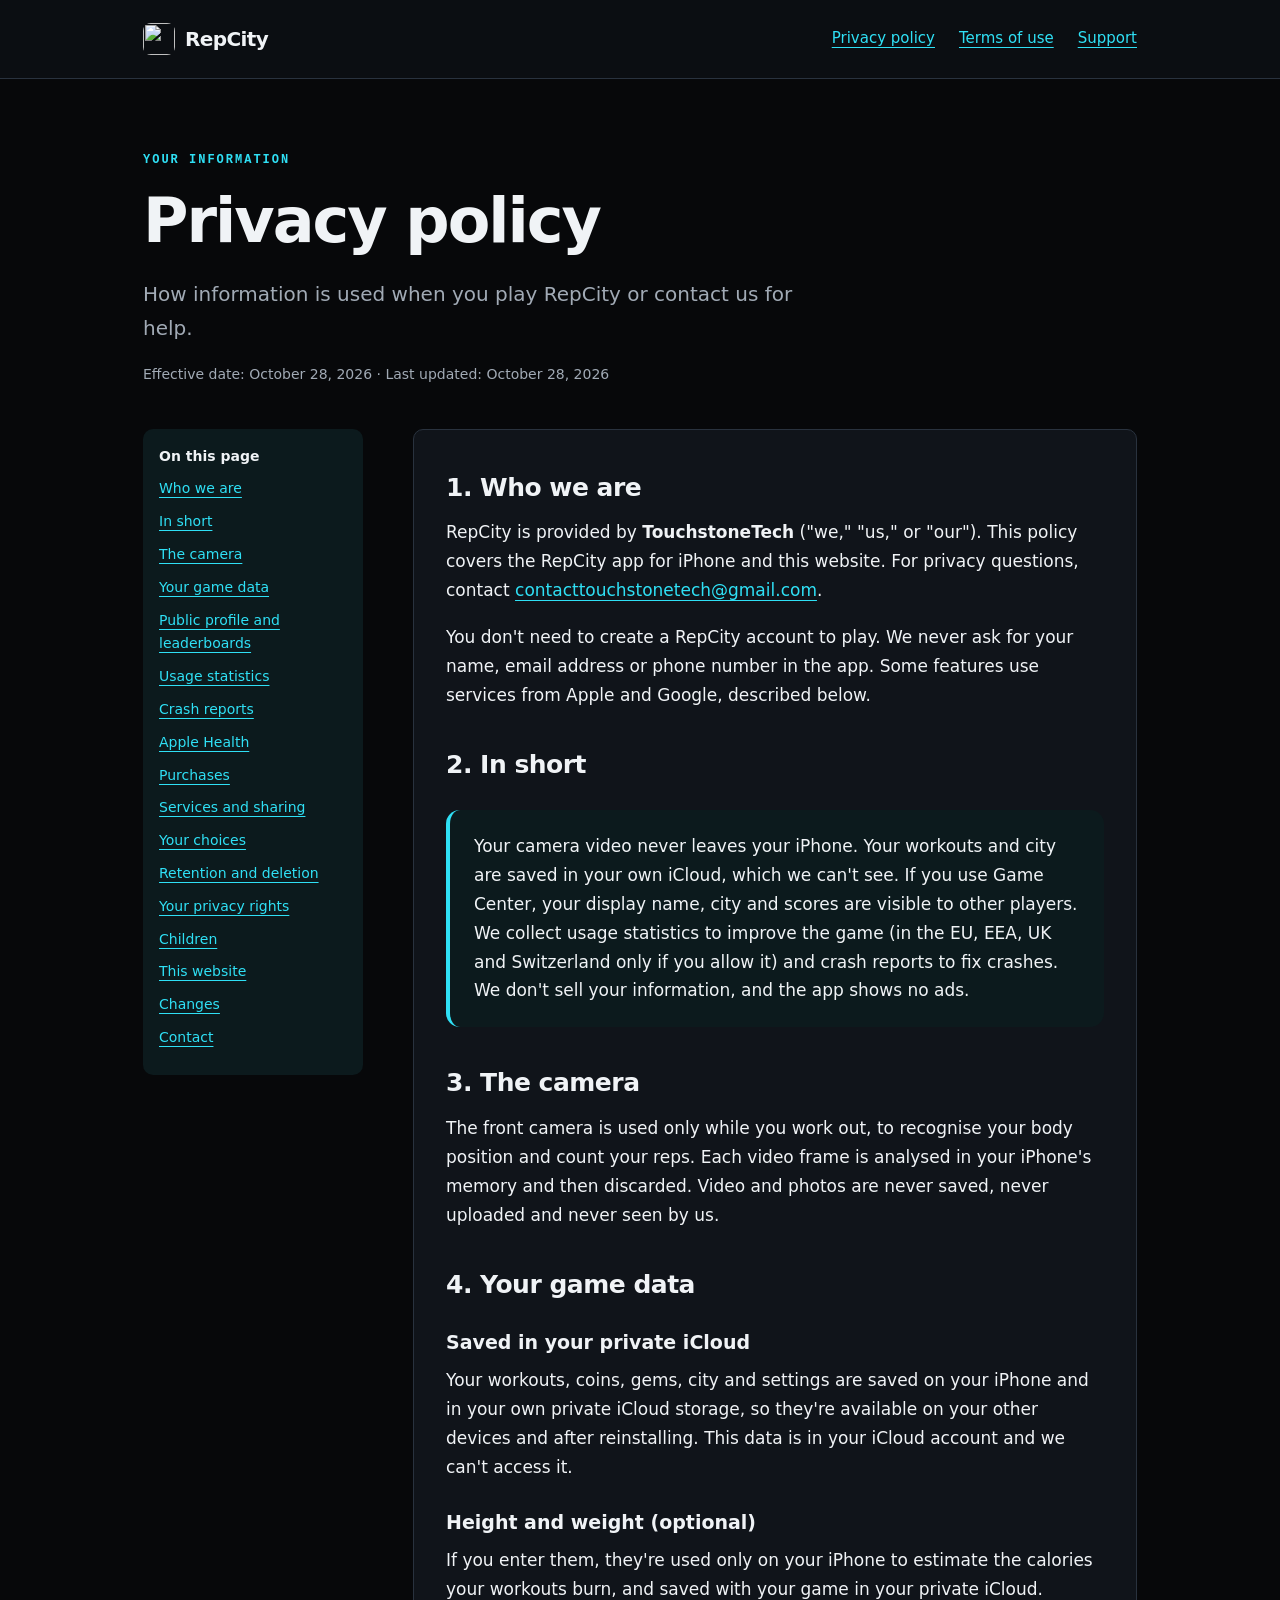
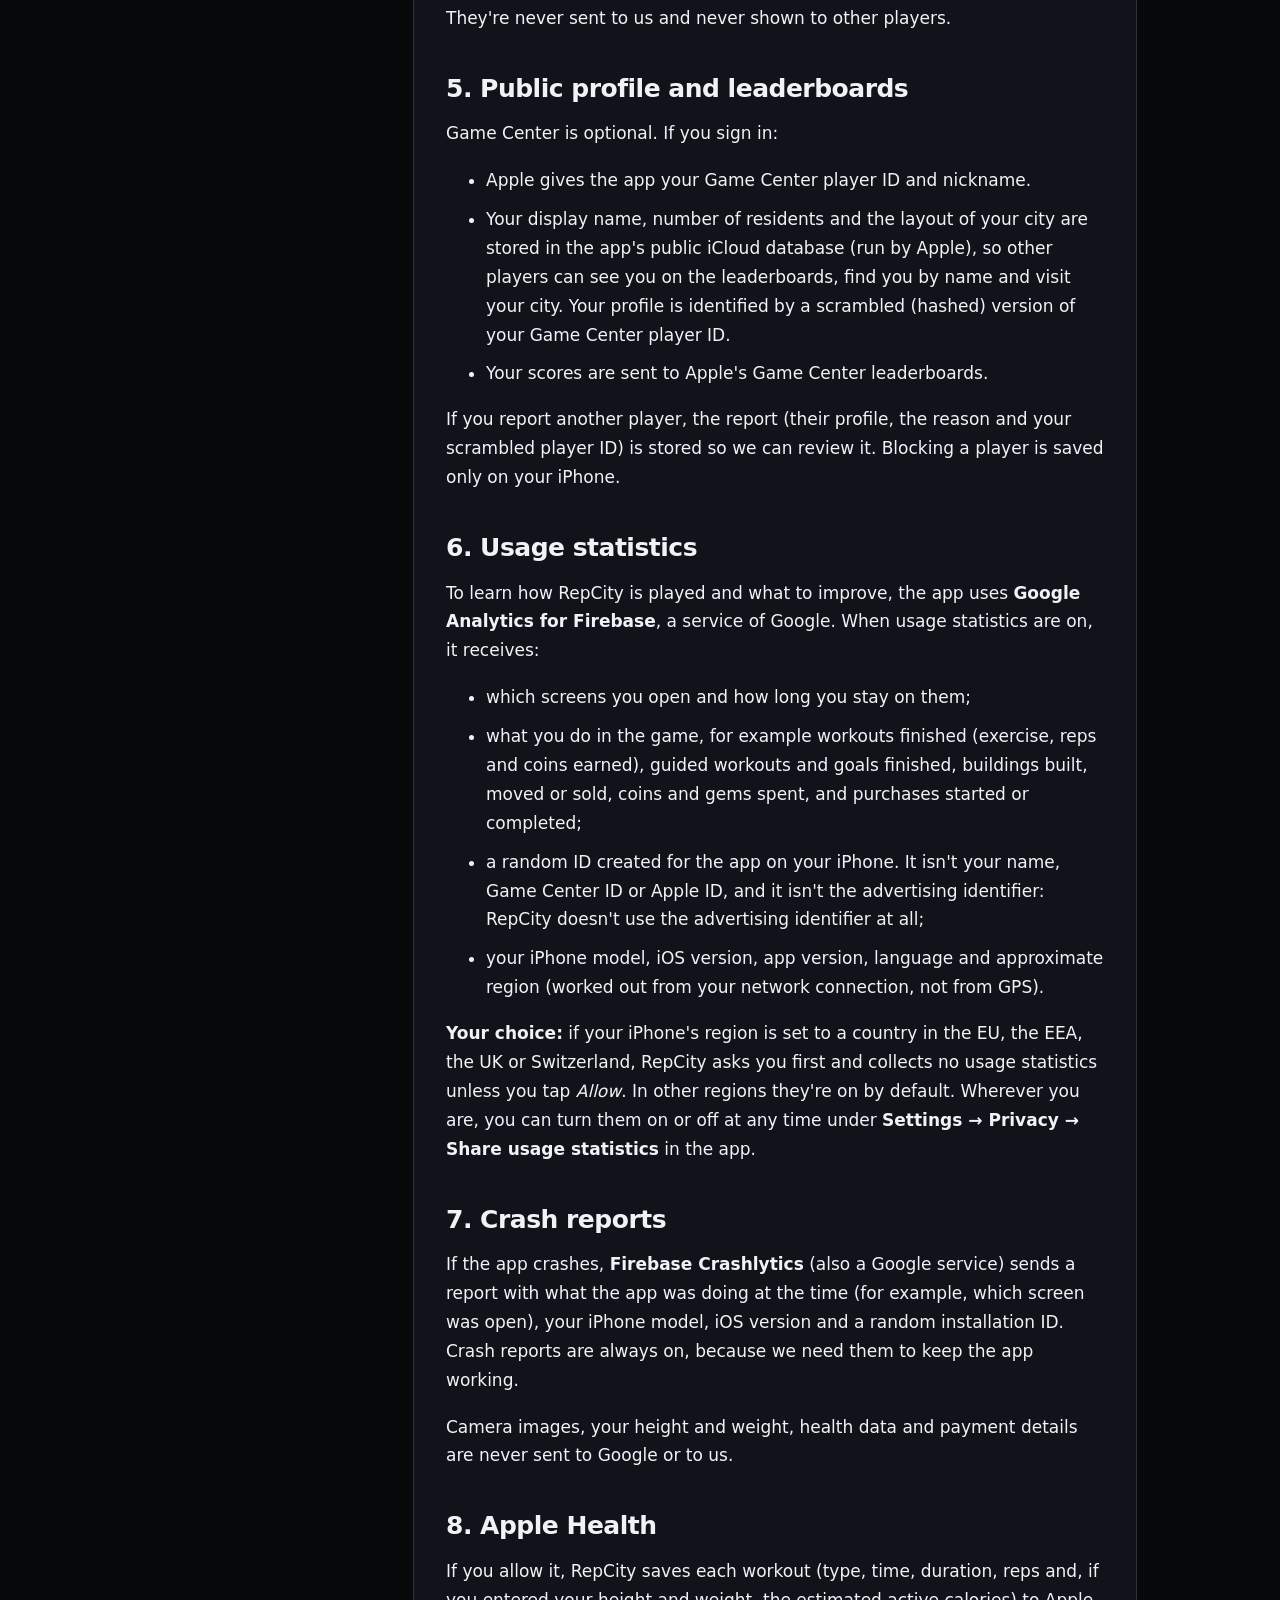
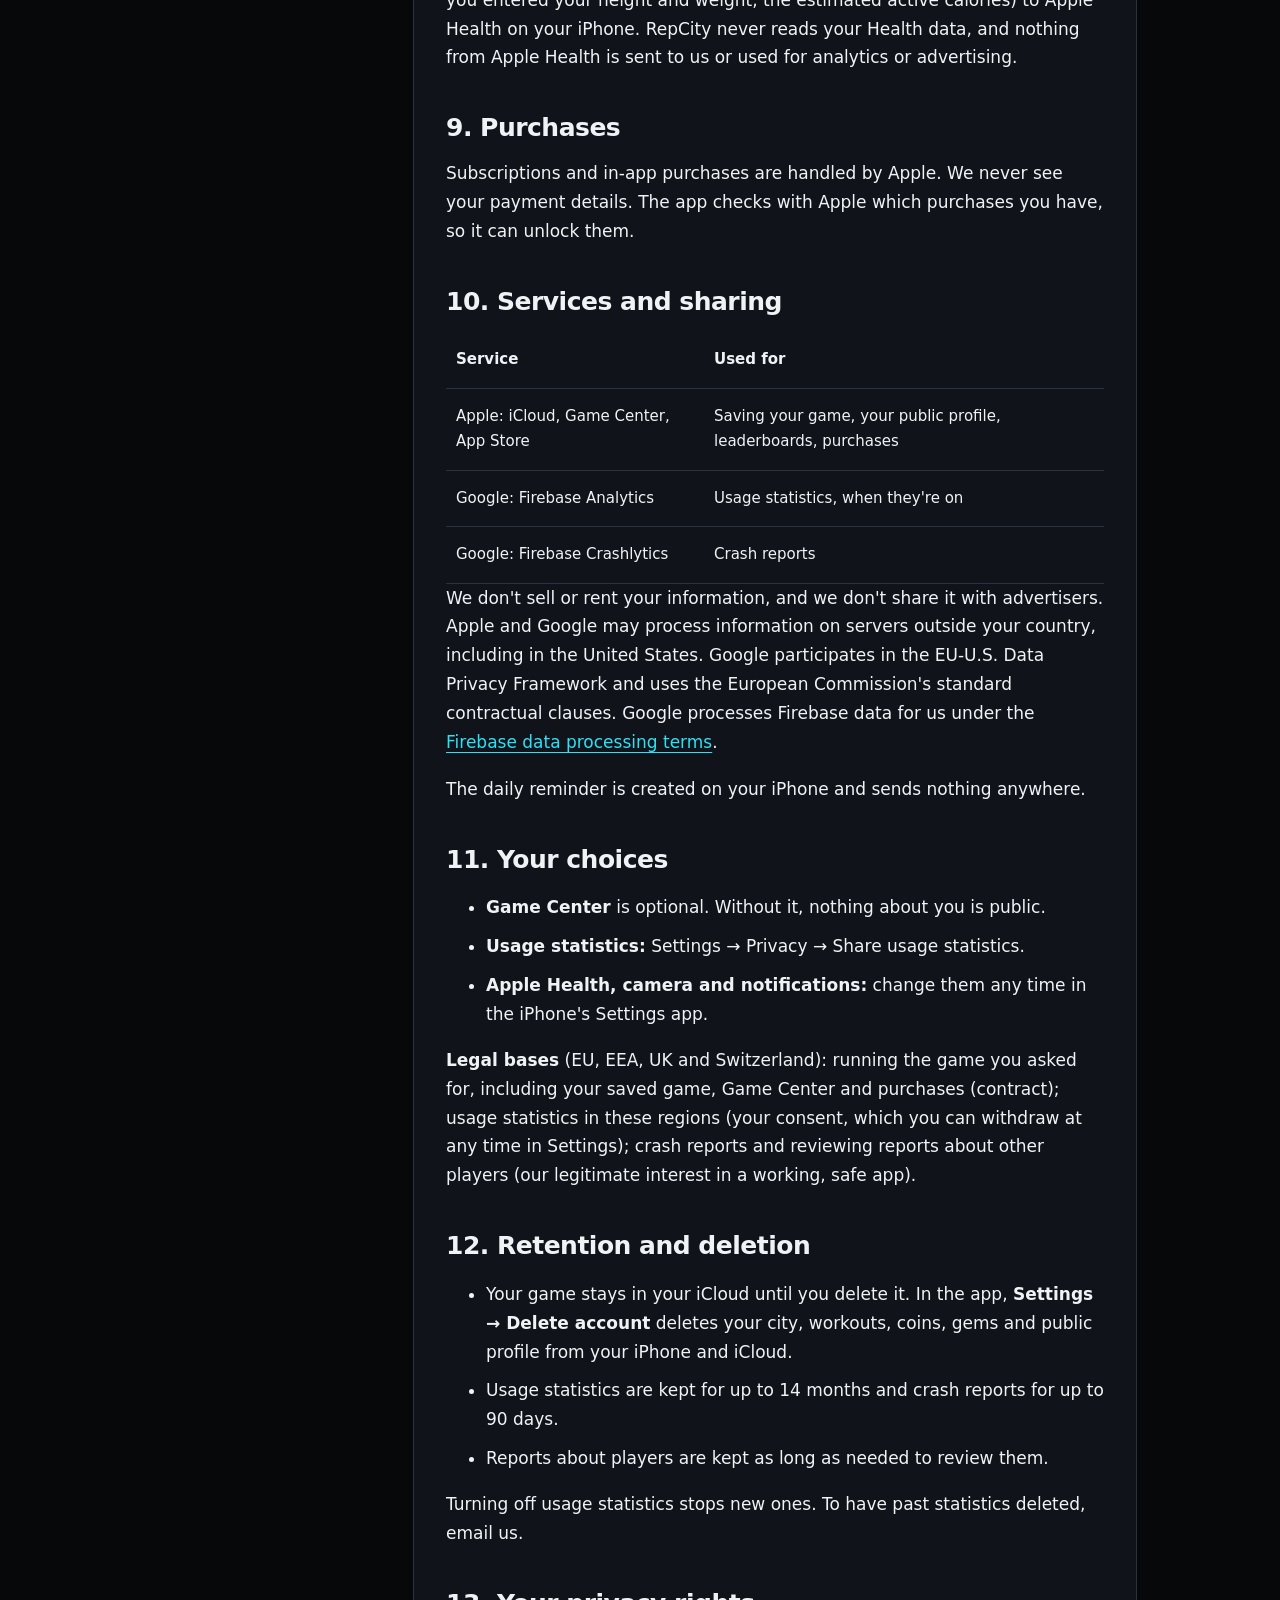
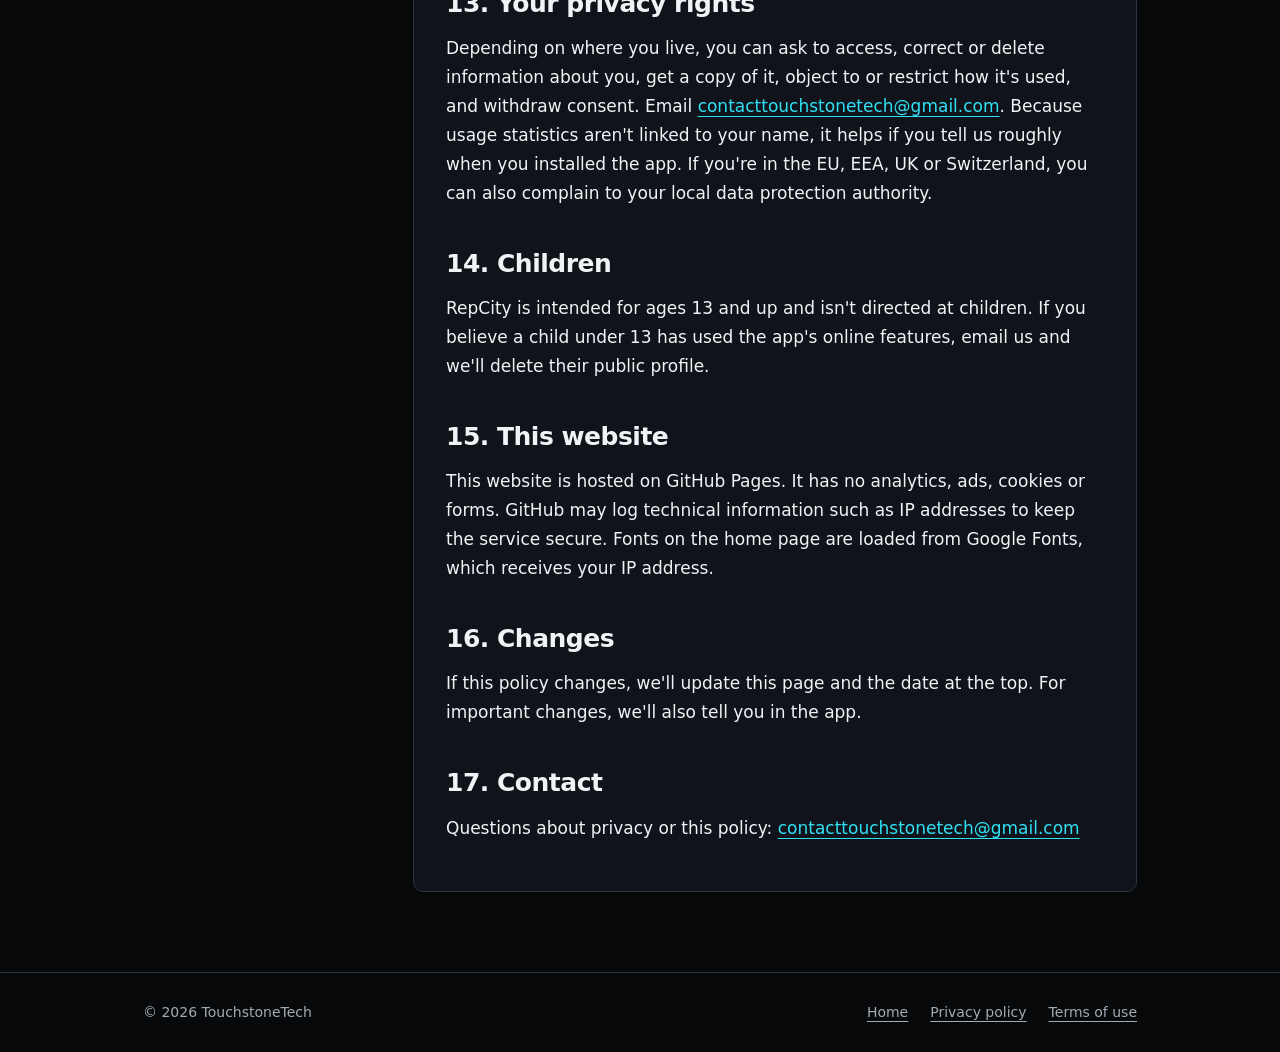
==== privacy.html @ bc037d4c "Add the RepCity website: home, privacy policy, terms" ====
<!doctype html>
<html lang="en">
<head>
  <meta charset="utf-8">
  <meta name="viewport" content="width=device-width, initial-scale=1">
  <title>Privacy Policy · RepCity</title>
  <meta name="description" content="How RepCity handles your information: the camera stays on your iPhone, your game is in your own iCloud, and usage statistics are your choice.">
  <meta name="theme-color" content="#07080a">
  <link rel="icon" href="assets/favicon.png">
  <link rel="stylesheet" href="styles.css">
</head>
<body>
<a class="skip" href="#content">Skip to content</a>

<header>
  <div class="wrap">
    <nav>
      <a class="brand" href="./"><img src="assets/app-icon.png" alt="">RepCity</a>
      <div class="links">
        <a href="privacy.html">Privacy policy</a>
        <a href="terms.html">Terms of use</a>
        <a href="./#support">Support</a>
      </div>
    </nav>
  </div>
</header>

<main>
  <div class="wrap">
    <span class="eyebrow">Your information</span>
    <h1>Privacy policy</h1>
    <p class="lead">How information is used when you play RepCity or contact us for help.</p>
    <p class="meta">Effective date: October 28, 2026 · Last updated: October 28, 2026</p>

    <div class="layout">
      <aside class="toc" aria-label="On this page">
        <strong>On this page</strong>
        <a href="#who">Who we are</a>
        <a href="#short">In short</a>
        <a href="#camera">The camera</a>
        <a href="#game">Your game data</a>
        <a href="#public">Public profile and leaderboards</a>
        <a href="#statistics">Usage statistics</a>
        <a href="#crashes">Crash reports</a>
        <a href="#health">Apple Health</a>
        <a href="#purchases">Purchases</a>
        <a href="#sharing">Services and sharing</a>
        <a href="#choices">Your choices</a>
        <a href="#retention">Retention and deletion</a>
        <a href="#rights">Your privacy rights</a>
        <a href="#children">Children</a>
        <a href="#website">This website</a>
        <a href="#changes">Changes</a>
        <a href="#contact">Contact</a>
      </aside>

      <article class="policy" id="content">
        <h2 id="who">1. Who we are</h2>
        <p>RepCity is provided by <strong>TouchstoneTech</strong> ("we," "us," or "our"). This policy covers the RepCity
        app for iPhone and this website. For privacy questions, contact
        <a href="mailto:contacttouchstonetech@gmail.com">contacttouchstonetech@gmail.com</a>.</p>
        <p>You don't need to create a RepCity account to play. We never ask for your name, email address or phone
        number in the app. Some features use services from Apple and Google, described below.</p>

        <h2 id="short">2. In short</h2>
        <div class="note">
          <p>Your camera video never leaves your iPhone. Your workouts and city are saved in your own iCloud, which we
          can't see. If you use Game Center, your display name, city and scores are visible to other players. We collect
          usage statistics to improve the game (in the EU, EEA, UK and Switzerland only if you allow it) and crash
          reports to fix crashes. We don't sell your information, and the app shows no ads.</p>
        </div>

        <h2 id="camera">3. The camera</h2>
        <p>The front camera is used only while you work out, to recognise your body position and count your reps. Each
        video frame is analysed in your iPhone's memory and then discarded. Video and photos are never saved, never
        uploaded and never seen by us.</p>

        <h2 id="game">4. Your game data</h2>
        <h3>Saved in your private iCloud</h3>
        <p>Your workouts, coins, gems, city and settings are saved on your iPhone and in your own private iCloud
        storage, so they're available on your other devices and after reinstalling. This data is in your iCloud account
        and we can't access it.</p>
        <h3>Height and weight (optional)</h3>
        <p>If you enter them, they're used only on your iPhone to estimate the calories your workouts burn, and saved
        with your game in your private iCloud. They're never sent to us and never shown to other players.</p>

        <h2 id="public">5. Public profile and leaderboards</h2>
        <p>Game Center is optional. If you sign in:</p>
        <ul>
          <li>Apple gives the app your Game Center player ID and nickname.</li>
          <li>Your display name, number of residents and the layout of your city are stored in the app's public iCloud
          database (run by Apple), so other players can see you on the leaderboards, find you by name and visit your
          city. Your profile is identified by a scrambled (hashed) version of your Game Center player ID.</li>
          <li>Your scores are sent to Apple's Game Center leaderboards.</li>
        </ul>
        <p>If you report another player, the report (their profile, the reason and your scrambled player ID) is stored
        so we can review it. Blocking a player is saved only on your iPhone.</p>

        <h2 id="statistics">6. Usage statistics</h2>
        <p>To learn how RepCity is played and what to improve, the app uses <strong>Google Analytics for
        Firebase</strong>, a service of Google. When usage statistics are on, it receives:</p>
        <ul>
          <li>which screens you open and how long you stay on them;</li>
          <li>what you do in the game, for example workouts finished (exercise, reps and coins earned), guided workouts
          and goals finished, buildings built, moved or sold, coins and gems spent, and purchases started or
          completed;</li>
          <li>a random ID created for the app on your iPhone. It isn't your name, Game Center ID or Apple ID, and it
          isn't the advertising identifier: RepCity doesn't use the advertising identifier at all;</li>
          <li>your iPhone model, iOS version, app version, language and approximate region (worked out from your
          network connection, not from GPS).</li>
        </ul>
        <p><strong>Your choice:</strong> if your iPhone's region is set to a country in the EU, the EEA, the UK or
        Switzerland, RepCity asks you first and collects no usage statistics unless you tap <em>Allow</em>. In other
        regions they're on by default. Wherever you are, you can turn them on or off at any time under
        <strong>Settings → Privacy → Share usage statistics</strong> in the app.</p>

        <h2 id="crashes">7. Crash reports</h2>
        <p>If the app crashes, <strong>Firebase Crashlytics</strong> (also a Google service) sends a report with what
        the app was doing at the time (for example, which screen was open), your iPhone model, iOS version and a random
        installation ID. Crash reports are always on, because we need them to keep the app working.</p>
        <p>Camera images, your height and weight, health data and payment details are never sent to Google or to us.</p>

        <h2 id="health">8. Apple Health</h2>
        <p>If you allow it, RepCity saves each workout (type, time, duration, reps and, if you entered your height and
        weight, the estimated active calories) to Apple Health on your iPhone. RepCity never reads your Health data,
        and nothing from Apple Health is sent to us or used for analytics or advertising.</p>

        <h2 id="purchases">9. Purchases</h2>
        <p>Subscriptions and in-app purchases are handled by Apple. We never see your payment details. The app checks
        with Apple which purchases you have, so it can unlock them.</p>

        <h2 id="sharing">10. Services and sharing</h2>
        <table>
          <tr><th>Service</th><th>Used for</th></tr>
          <tr><td>Apple: iCloud, Game Center, App Store</td><td>Saving your game, your public profile, leaderboards, purchases</td></tr>
          <tr><td>Google: Firebase Analytics</td><td>Usage statistics, when they're on</td></tr>
          <tr><td>Google: Firebase Crashlytics</td><td>Crash reports</td></tr>
        </table>
        <p>We don't sell or rent your information, and we don't share it with advertisers. Apple and Google may process
        information on servers outside your country, including in the United States. Google participates in the EU-U.S.
        Data Privacy Framework and uses the European Commission's standard contractual clauses. Google processes Firebase
        data for us under the <a href="https://firebase.google.com/terms/data-processing-terms">Firebase data processing
        terms</a>.</p>
        <p>The daily reminder is created on your iPhone and sends nothing anywhere.</p>

        <h2 id="choices">11. Your choices</h2>
        <ul>
          <li><strong>Game Center</strong> is optional. Without it, nothing about you is public.</li>
          <li><strong>Usage statistics:</strong> Settings → Privacy → Share usage statistics.</li>
          <li><strong>Apple Health, camera and notifications:</strong> change them any time in the iPhone's Settings
          app.</li>
        </ul>
        <p><strong>Legal bases</strong> (EU, EEA, UK and Switzerland): running the game you asked for, including your
        saved game, Game Center and purchases (contract); usage statistics in these regions (your consent, which you can
        withdraw at any time in Settings); crash reports and reviewing reports about other players (our legitimate
        interest in a working, safe app).</p>

        <h2 id="retention">12. Retention and deletion</h2>
        <ul>
          <li>Your game stays in your iCloud until you delete it. In the app, <strong>Settings → Delete account</strong>
          deletes your city, workouts, coins, gems and public profile from your iPhone and iCloud.</li>
          <li>Usage statistics are kept for up to 14 months and crash reports for up to 90 days.</li>
          <li>Reports about players are kept as long as needed to review them.</li>
        </ul>
        <p>Turning off usage statistics stops new ones. To have past statistics deleted, email us.</p>

        <h2 id="rights">13. Your privacy rights</h2>
        <p>Depending on where you live, you can ask to access, correct or delete information about you, get a copy of
        it, object to or restrict how it's used, and withdraw consent. Email
        <a href="mailto:contacttouchstonetech@gmail.com">contacttouchstonetech@gmail.com</a>. Because usage statistics
        aren't linked to your name, it helps if you tell us roughly when you installed the app. If you're in the EU, EEA,
        UK or Switzerland, you can also complain to your local data protection authority.</p>

        <h2 id="children">14. Children</h2>
        <p>RepCity is intended for ages 13 and up and isn't directed at children. If you believe a child under 13 has
        used the app's online features, email us and we'll delete their public profile.</p>

        <h2 id="website">15. This website</h2>
        <p>This website is hosted on GitHub Pages. It has no analytics, ads, cookies or forms. GitHub may log technical
        information such as IP addresses to keep the service secure. Fonts on the home page are loaded from Google
        Fonts, which receives your IP address.</p>

        <h2 id="changes">16. Changes</h2>
        <p>If this policy changes, we'll update this page and the date at the top. For important changes, we'll also
        tell you in the app.</p>

        <h2 id="contact">17. Contact</h2>
        <p>Questions about privacy or this policy:
        <a href="mailto:contacttouchstonetech@gmail.com">contacttouchstonetech@gmail.com</a></p>
      </article>
    </div>
  </div>
</main>

<footer>
  <div class="wrap">
    <span>© 2026 TouchstoneTech</span>
    <nav>
      <a href="./">Home</a>
      <a href="privacy.html">Privacy policy</a>
      <a href="terms.html">Terms of use</a>
    </nav>
  </div>
</footer>

</body>
</html>
---- styles.css ----
/* RepCity privacy policy and terms: the layout of the other TouchstoneTech policy pages
   (contents on the left, the text in a card), dark, with RepCity's cyan. */

:root {
  color-scheme: dark;
  --ink: #f0f3f6;
  --muted: #a1aab5;
  --accent: #2fe0f5;
  --line: #29323e;
  --paper: #10141a;
  --bg: #07080a;
  --tint: #0c1a1d;
}

* { box-sizing: border-box; }

html { scroll-behavior: smooth; scroll-padding-top: 2rem; }

body {
  margin: 0;
  background: var(--bg);
  font: 17px/1.7 system-ui, -apple-system, BlinkMacSystemFont, "Segoe UI", sans-serif;
  color: var(--ink);
}

a { color: var(--accent); text-underline-offset: 4px; overflow-wrap: anywhere; }
a:hover { text-decoration-thickness: 2px; }
a:focus-visible { outline: 3px solid #f2c14e; outline-offset: 5px; }

.wrap { max-width: 1050px; margin: auto; padding: 0 28px; }

header { background: #0b0e12; border-bottom: 1px solid var(--line); }

nav { display: flex; align-items: center; justify-content: space-between; gap: 20px; padding: 22px 0; }

.brand { display: flex; align-items: center; gap: 10px; text-decoration: none; font-weight: 800; letter-spacing: -0.6px; color: var(--ink); font-size: 20px; }

.brand img { width: 32px; height: 32px; border-radius: 8px; }

.links { display: flex; gap: 24px; flex-wrap: wrap; }

.links a { font-size: 15px; }

main { padding: 64px 0 80px; }

.eyebrow { font-family: ui-monospace, Menlo, monospace; font-size: 12px; letter-spacing: 2px; font-weight: 750; text-transform: uppercase; color: var(--accent); }

h1 { font-size: clamp(36px, 6vw, 62px); letter-spacing: -2px; line-height: 1.08; margin: 16px 0 22px; }

h2 { font-size: 25px; line-height: 1.3; letter-spacing: -0.5px; margin: 40px 0 14px; }

h3 { font-size: 19px; margin: 24px 0 8px; }

p { margin: 0 0 18px; }

.lead { max-width: 690px; font-size: 20px; color: var(--muted); }

.meta { font-size: 14px; color: var(--muted); }

.layout { display: grid; grid-template-columns: 220px minmax(0, 1fr); gap: 50px; margin-top: 42px; }

.toc { font-size: 14px; position: sticky; top: 25px; align-self: start; padding: 16px; background: var(--tint); border-radius: 10px; }

.toc strong { display: block; margin-bottom: 4px; }

.toc a { display: block; margin: 9px 0; }

.policy { padding: 2px 32px 30px; background: var(--paper); border: 1px solid var(--line); border-radius: 10px; }

.note { padding: 22px 24px; border-radius: 14px; background: var(--tint); border-left: 4px solid var(--accent); margin: 28px 0; }

.note p:last-child { margin-bottom: 0; }

li { margin-bottom: 10px; }

table { width: 100%; border-collapse: collapse; font-size: 15px; }

th, td { text-align: left; padding: 15px 10px; border-bottom: 1px solid var(--line); vertical-align: top; }

th { background: var(--paper); }

footer { padding: 28px 0; border-top: 1px solid var(--line); color: var(--muted); font-size: 14px; }

footer .wrap { display: flex; flex-wrap: wrap; gap: 14px; justify-content: space-between; }

footer nav { padding: 0; gap: 22px; justify-content: flex-start; }

footer a { color: var(--muted); }

.skip { position: absolute; left: -9999px; }
.skip:focus { left: 15px; top: 10px; z-index: 10; background: var(--paper); padding: 12px; }

@media (max-width: 740px) {
  .layout { grid-template-columns: 1fr; gap: 20px; }
  .toc { position: static; padding: 18px 22px; border-radius: 14px; }
  .toc a { display: inline-block; margin: 5px 15px 5px 0; }
  .policy { padding: 0 22px 25px; }
  .wrap { padding: 0 20px; }
  main { padding-top: 38px; }
  nav { align-items: flex-start; flex-direction: column; gap: 8px; }
  .links { gap: 20px; }
  h1 { letter-spacing: -1px; }
  table { display: block; overflow-x: auto; }
}

@media (prefers-reduced-motion: reduce) { html { scroll-behavior: auto; } }

@media print {
  header, .toc, .skip, footer { display: none; }
  .layout { display: block; }
  .policy { border: 0; padding: 0; background: white; }
  body { background: white; color: #111; font-size: 11pt; }
  main { padding: 0; }
  h1 { font-size: 26pt; }
  h2 { break-after: avoid; }
  a { color: inherit; }
}
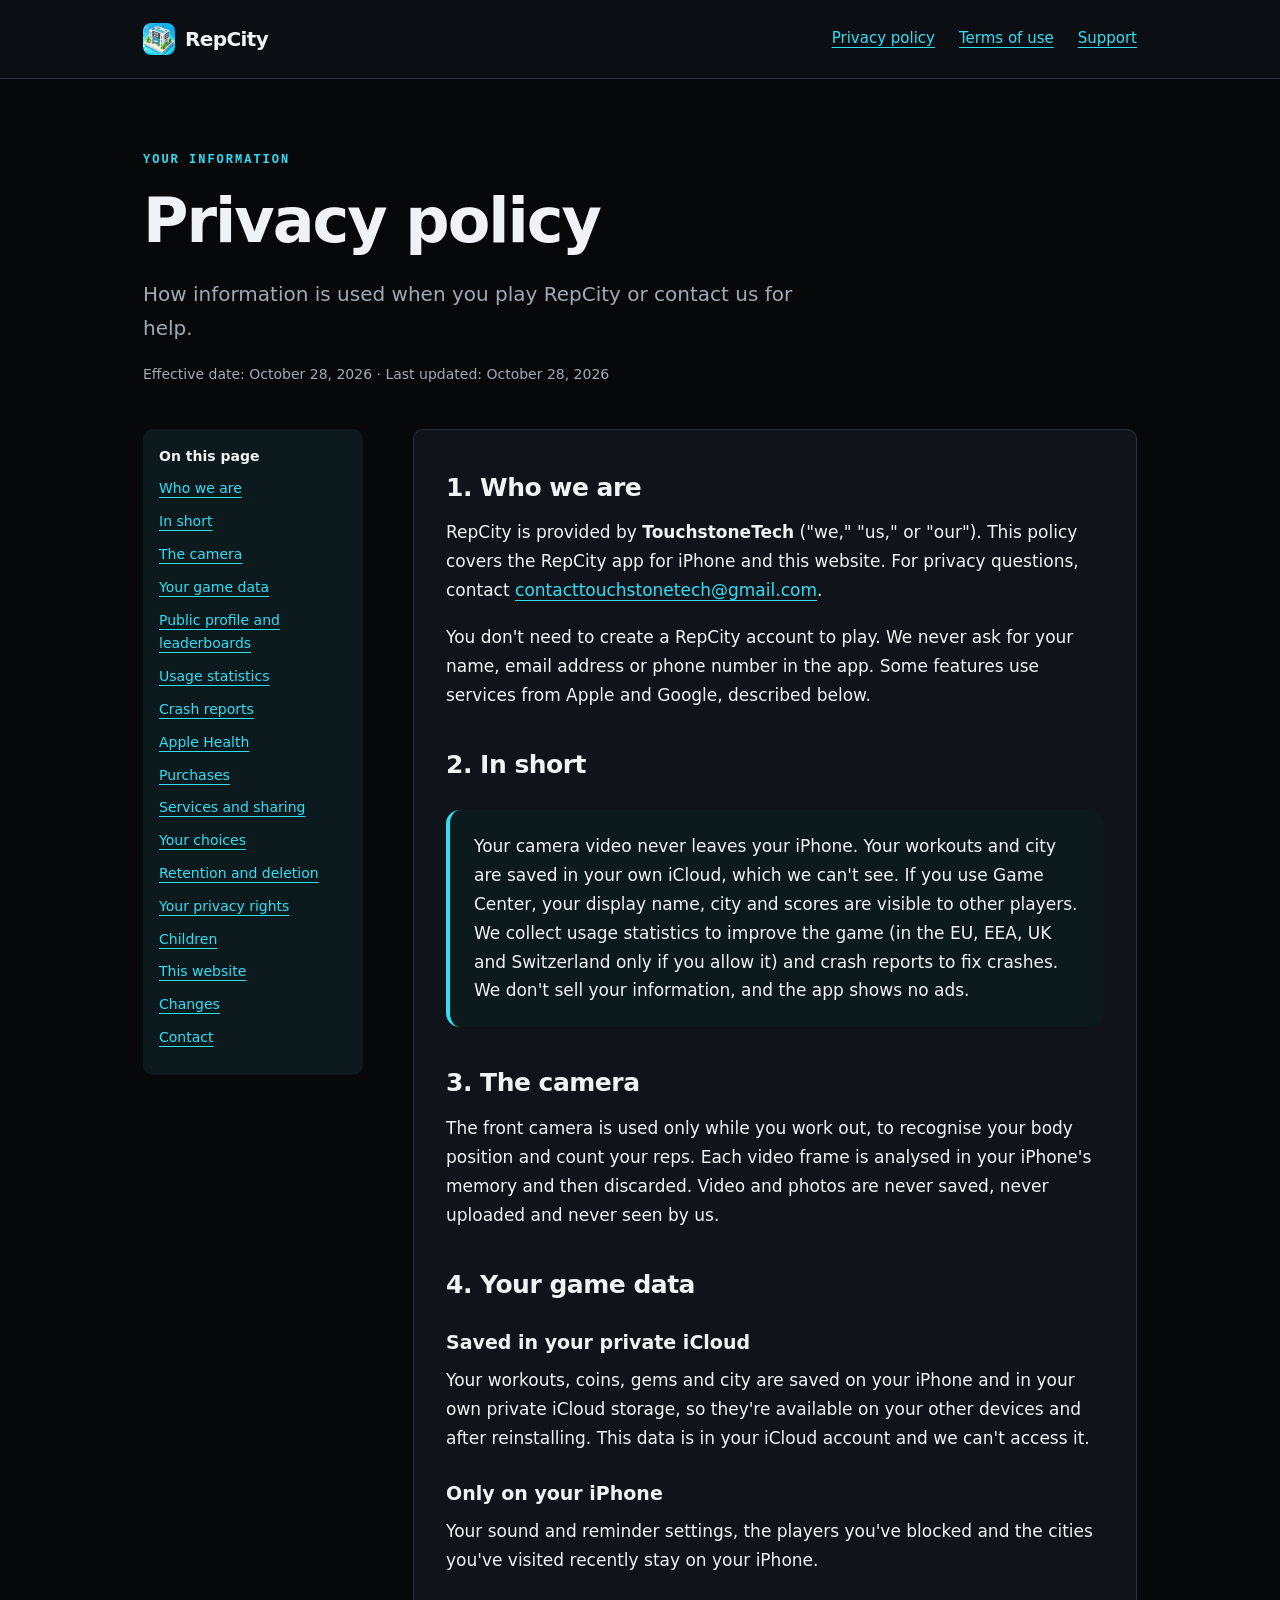
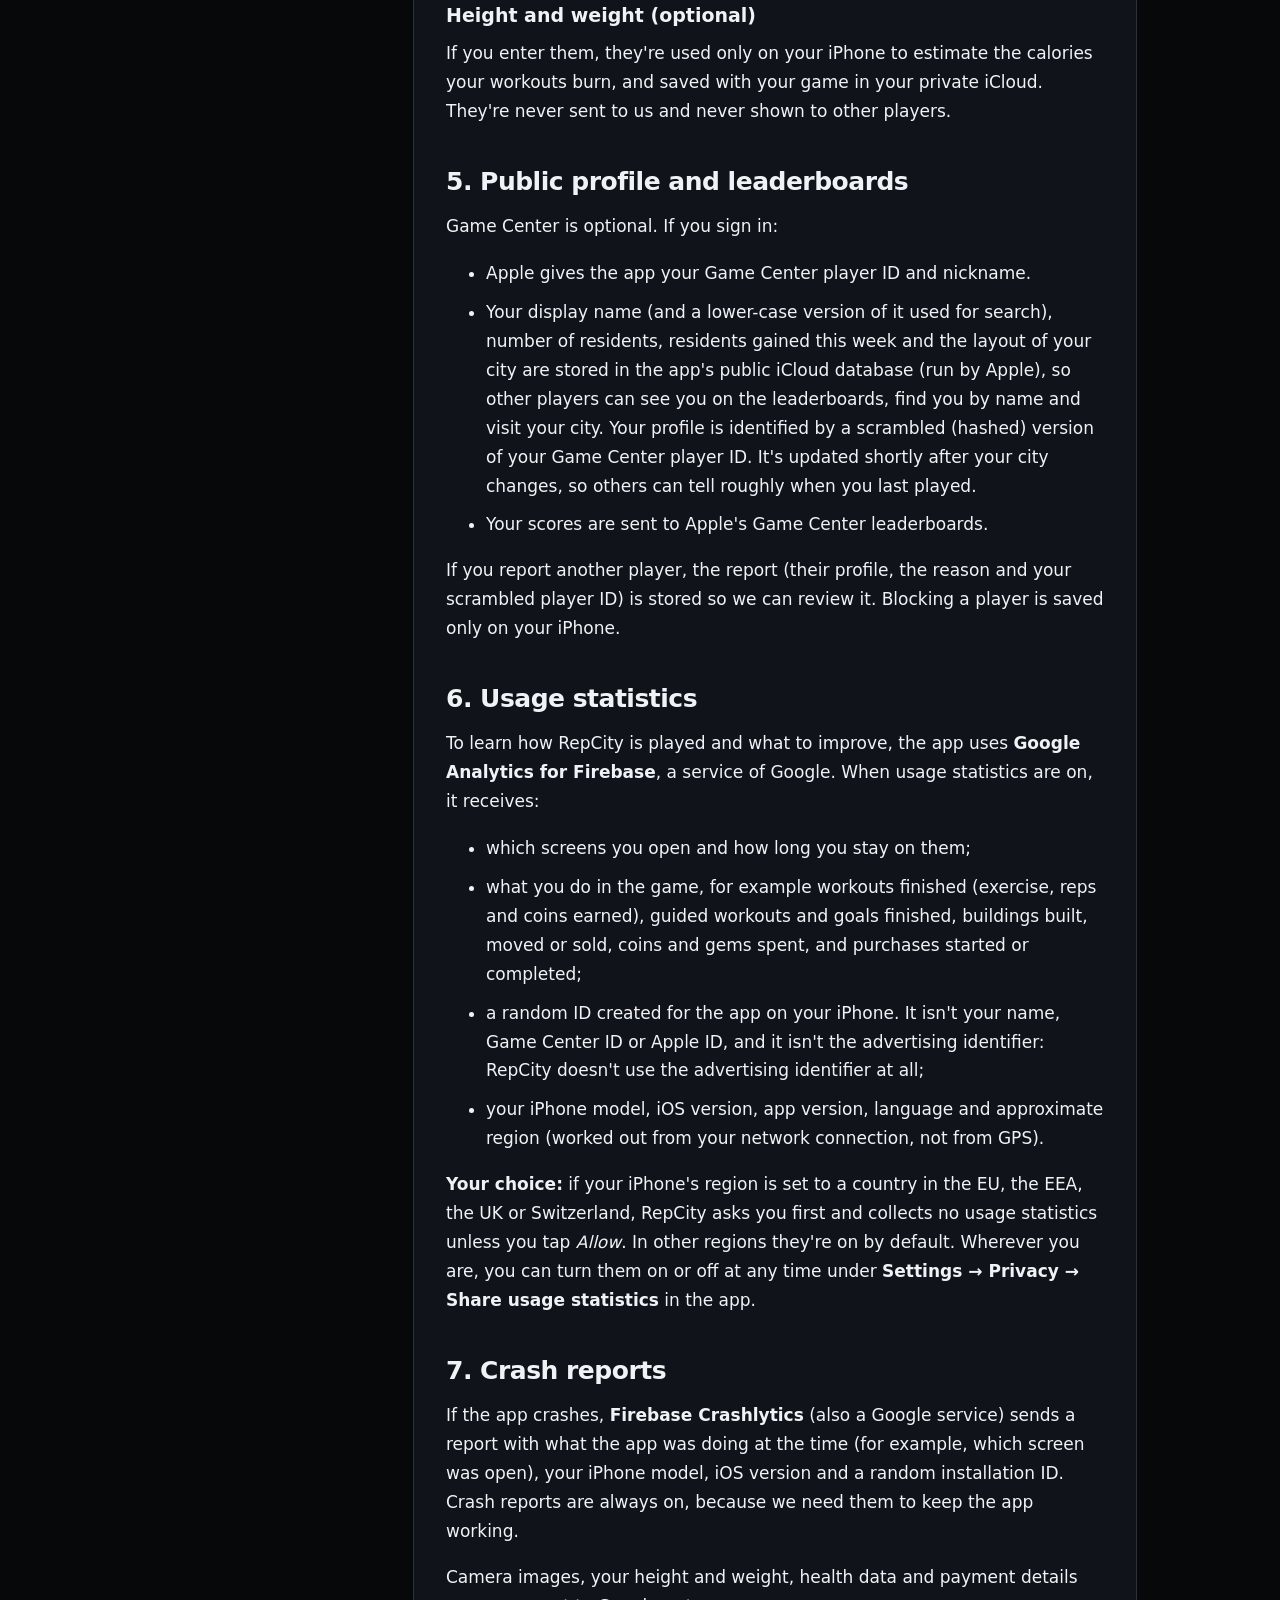
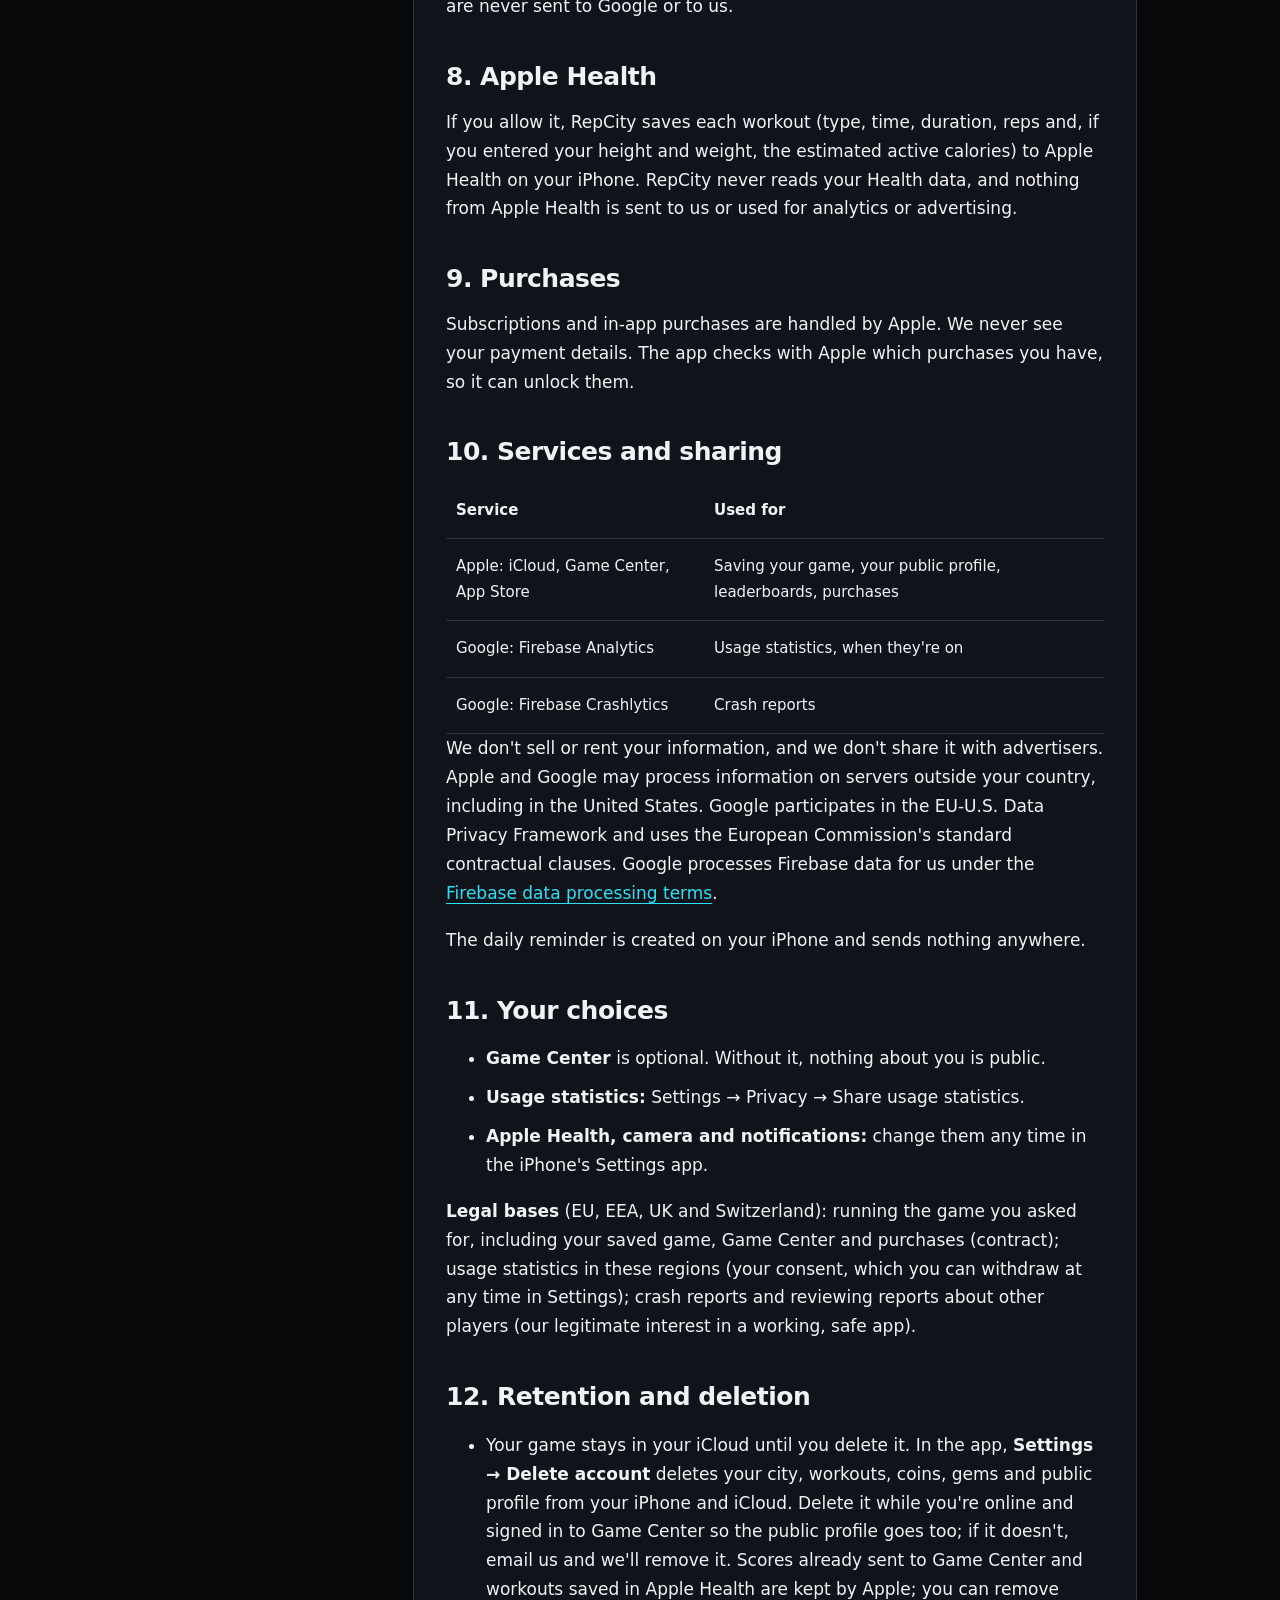
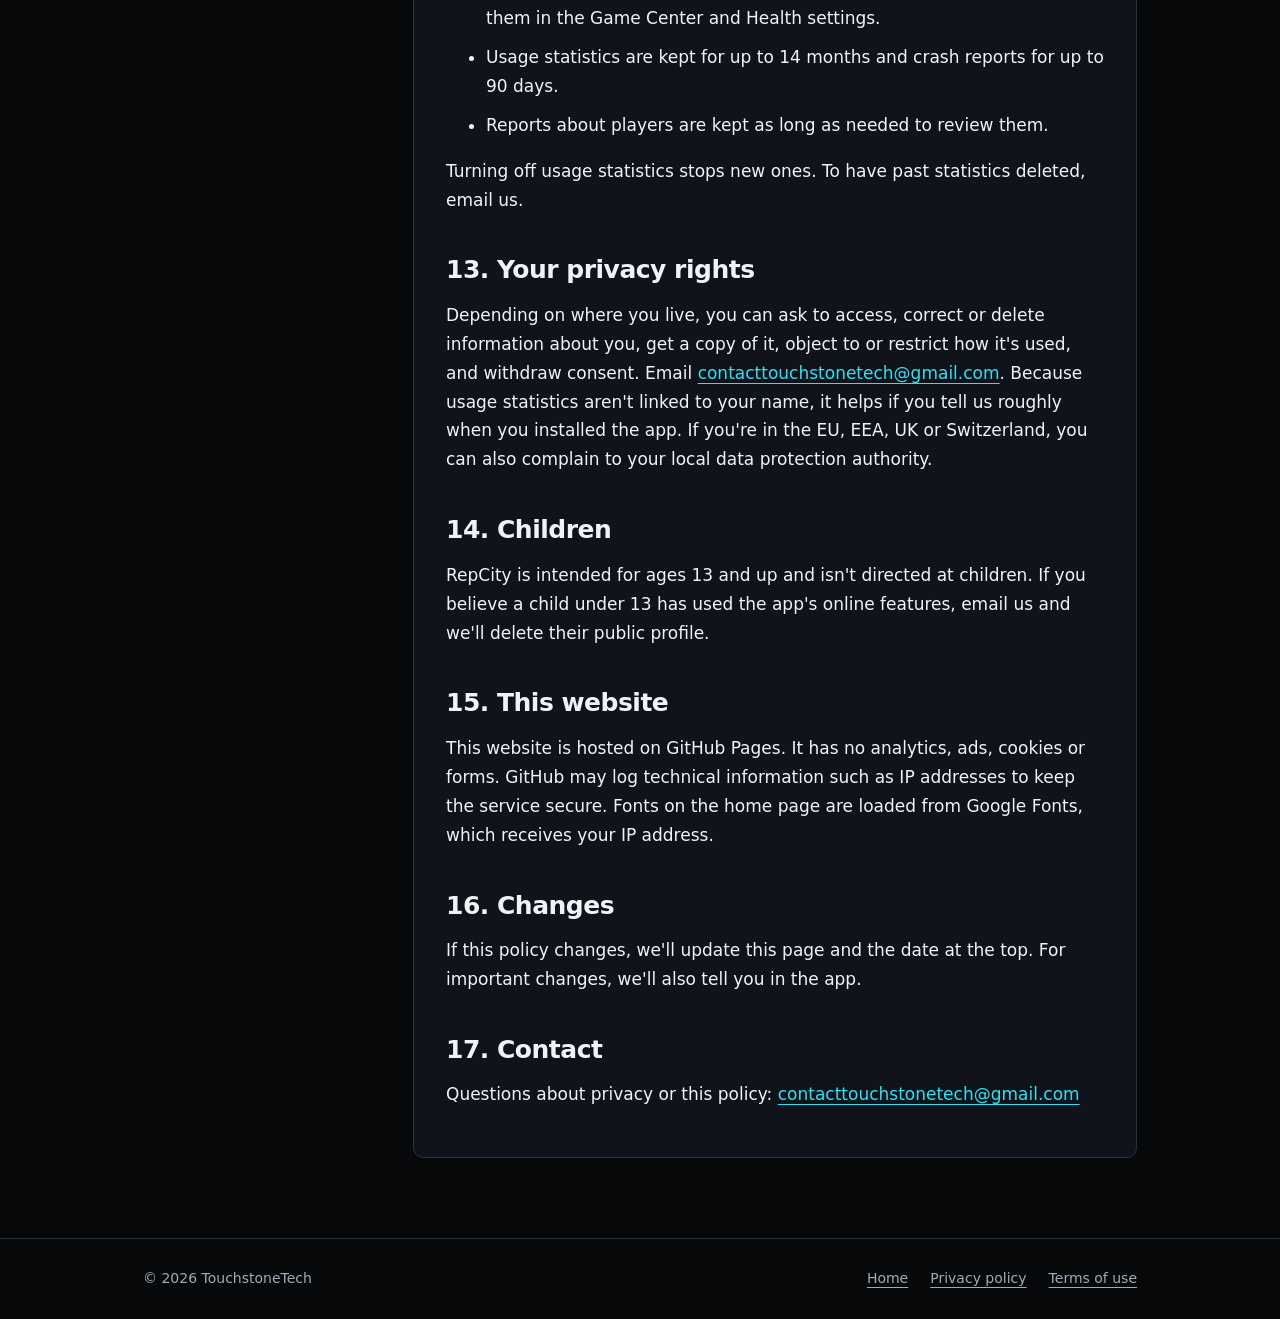
==== commit 57f09335: "Privacy policy: what stays on the phone, public profile details, deletion" ====
--- a/privacy.html
+++ b/privacy.html
@@ -77,9 +77,12 @@
 
         <h2 id="game">4. Your game data</h2>
         <h3>Saved in your private iCloud</h3>
-        <p>Your workouts, coins, gems, city and settings are saved on your iPhone and in your own private iCloud
-        storage, so they're available on your other devices and after reinstalling. This data is in your iCloud account
-        and we can't access it.</p>
+        <p>Your workouts, coins, gems and city are saved on your iPhone and in your own private iCloud storage, so
+        they're available on your other devices and after reinstalling. This data is in your iCloud account and we
+        can't access it.</p>
+        <h3>Only on your iPhone</h3>
+        <p>Your sound and reminder settings, the players you've blocked and the cities you've visited recently stay on
+        your iPhone.</p>
         <h3>Height and weight (optional)</h3>
         <p>If you enter them, they're used only on your iPhone to estimate the calories your workouts burn, and saved
         with your game in your private iCloud. They're never sent to us and never shown to other players.</p>
@@ -88,9 +91,11 @@
         <p>Game Center is optional. If you sign in:</p>
         <ul>
           <li>Apple gives the app your Game Center player ID and nickname.</li>
-          <li>Your display name, number of residents and the layout of your city are stored in the app's public iCloud
-          database (run by Apple), so other players can see you on the leaderboards, find you by name and visit your
-          city. Your profile is identified by a scrambled (hashed) version of your Game Center player ID.</li>
+          <li>Your display name (and a lower-case version of it used for search), number of residents, residents gained
+          this week and the layout of your city are stored in the app's public iCloud database (run by Apple), so other
+          players can see you on the leaderboards, find you by name and visit your city. Your profile is identified by a
+          scrambled (hashed) version of your Game Center player ID. It's updated shortly after your city changes, so
+          others can tell roughly when you last played.</li>
           <li>Your scores are sent to Apple's Game Center leaderboards.</li>
         </ul>
         <p>If you report another player, the report (their profile, the reason and your scrambled player ID) is stored
@@ -158,7 +163,10 @@
         <h2 id="retention">12. Retention and deletion</h2>
         <ul>
           <li>Your game stays in your iCloud until you delete it. In the app, <strong>Settings → Delete account</strong>
-          deletes your city, workouts, coins, gems and public profile from your iPhone and iCloud.</li>
+          deletes your city, workouts, coins, gems and public profile from your iPhone and iCloud. Delete it while
+          you're online and signed in to Game Center so the public profile goes too; if it doesn't, email us and we'll
+          remove it. Scores already sent to Game Center and workouts saved in Apple Health are kept by Apple; you can
+          remove them in the Game Center and Health settings.</li>
           <li>Usage statistics are kept for up to 14 months and crash reports for up to 90 days.</li>
           <li>Reports about players are kept as long as needed to review them.</li>
         </ul>
